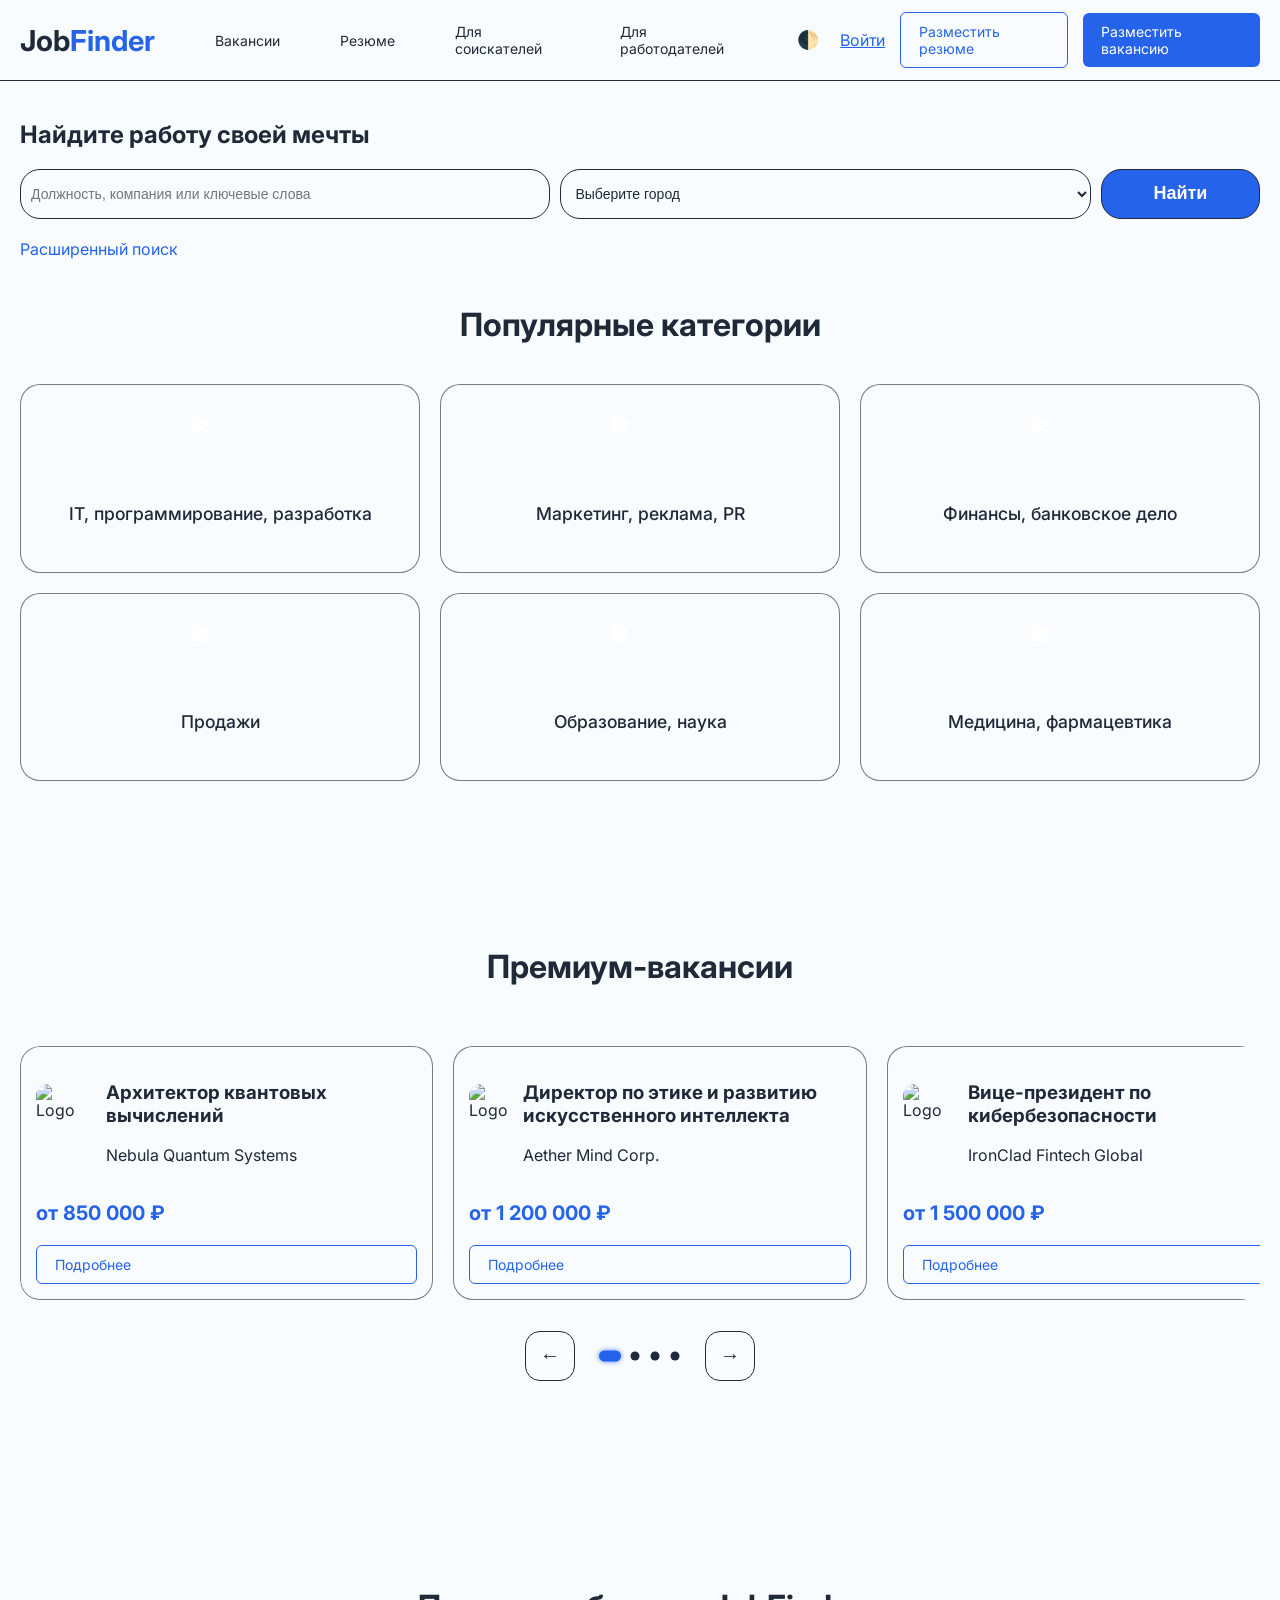
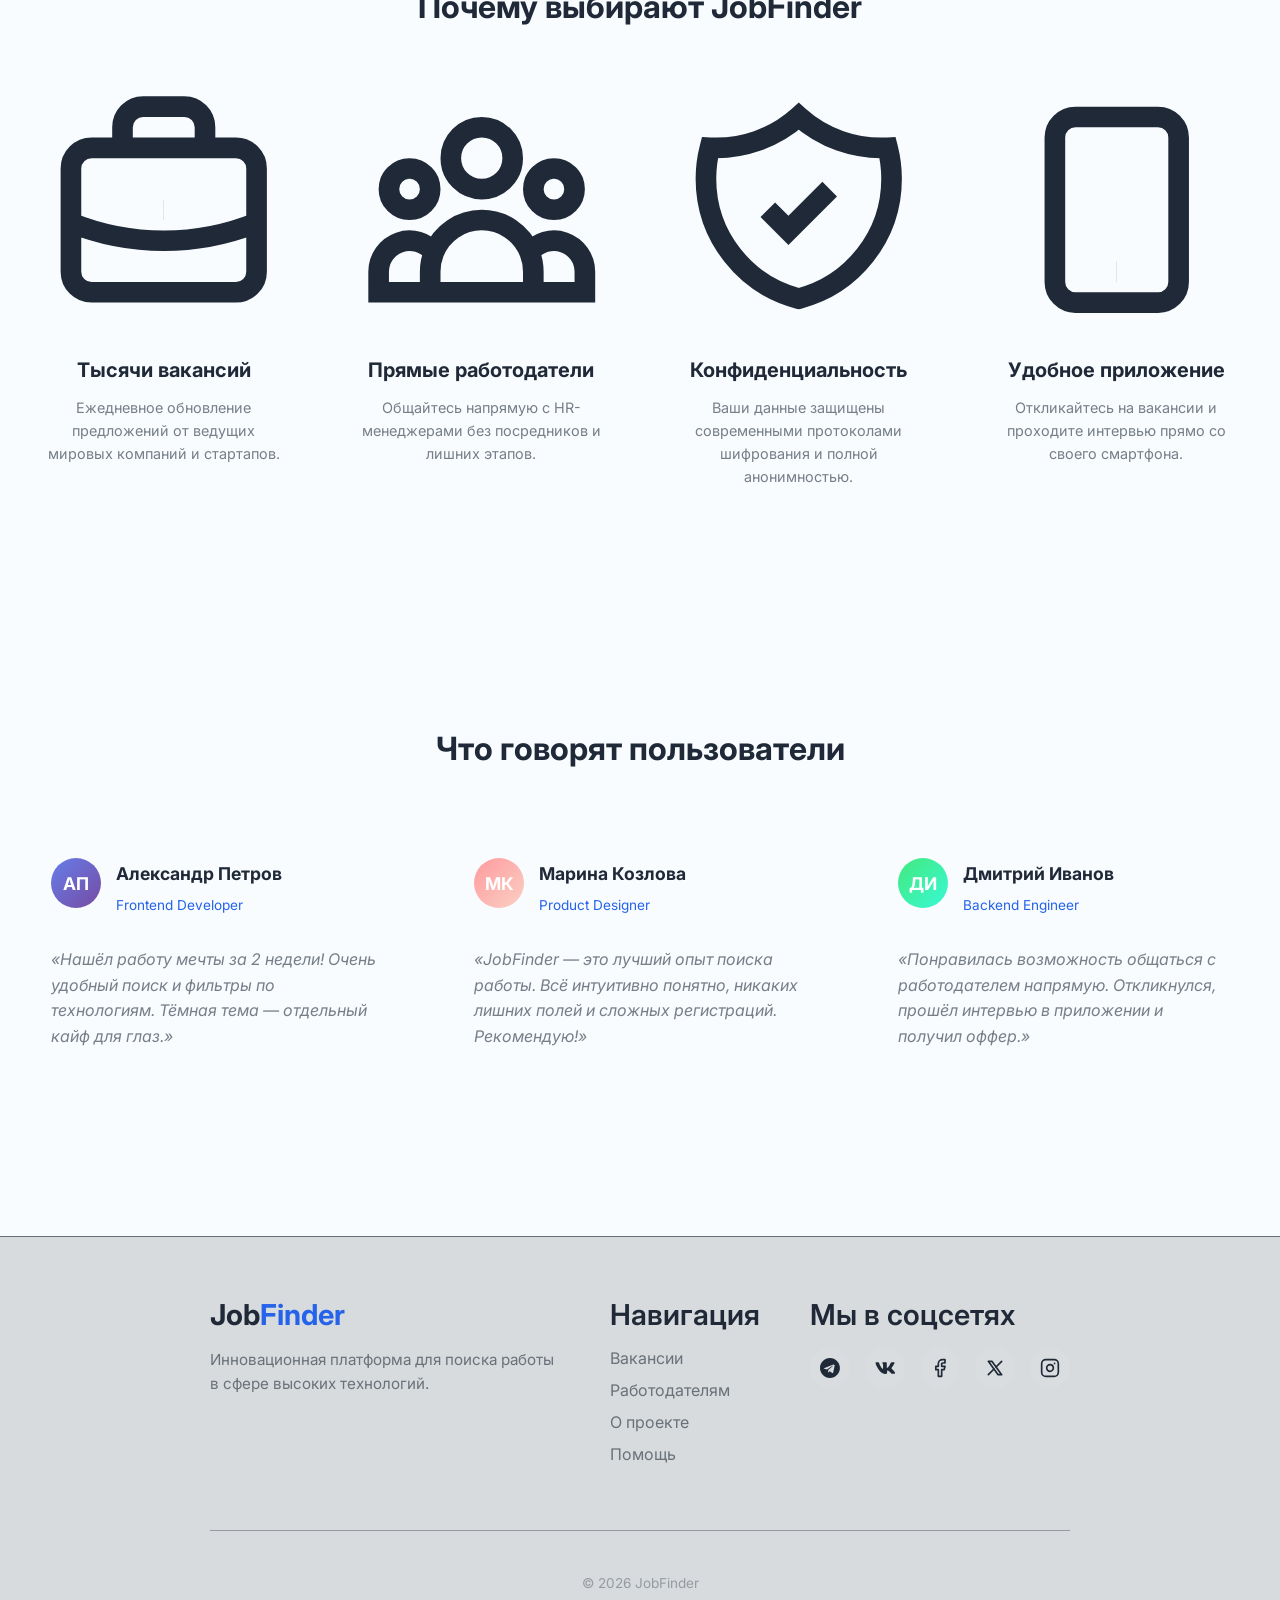
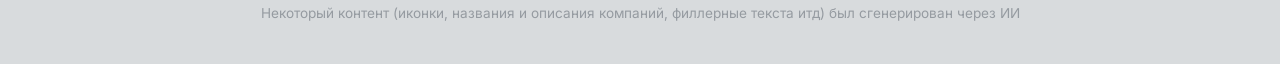
==== index.html @ 30704b44 "index.html , style.css and script.js added" ====
<!DOCTYPE html>
<html lang="ru">
<head>
    <meta charset="UTF-8">
    <meta name="viewport" content="width=device-width, initial-scale=1.0">
    <title>JobFinder — Поиск работы и сотрудников</title>
    <link rel="stylesheet" href="style.css">
    <script>
        (function() {
            const savedTheme = localStorage.getItem('theme');
            if (savedTheme === 'dark') {
                document.documentElement.setAttribute('data-theme', 'dark');
            }
        })();
    </script>

    <link rel="preconnect" href="https://fonts.googleapis.com">
    <link rel="preconnect" href="https://fonts.gstatic.com" crossorigin>
    <link href="https://fonts.googleapis.com/css2?family=Inter:ital,opsz,wght@0,14..32,100..900;1,14..32,100..900&display=swap" rel="stylesheet">
</head>
<body>
    <header class="header">
        <div class="header__container">
            <div class="header__logo">
                <a href="#" class="title">Job<span>Finder</span></a>
            </div>

            <button class="header__burger_menu" id="burger-toggle" aria-label="Открыть меню">
                <span></span>
                <span></span>
                <span></span>
            </button>

            <nav class="header__menu" id="nav-menu">
                <ul class="header__menu-list">
                    <li><a href="#">Вакансии</a></li>
                    <li><a href="#">Резюме</a></li>
                    <li><a href="#">Для соискателей</a></li>
                    <li><a href="#">Для работодателей</a></li>
                </ul>
                
                <div class="header__actions">
                    <button id="theme-toggle" class="header__theme-changer" title="Сменить тему">🌓</button>
                    <a href="login.html" class="btn-link">Войти</a>
                    <a href="#" class="btn btn-outline">Разместить резюме</a>
                    <a href="#" class="btn btn-primary">Разместить вакансию</a>
                </div>
            </nav>
        </div>
    </header>

    <div class="content">
        <section class="hero">
            <div class="container hero__container">
                <h1 class="hero__title">Найдите работу своей мечты</h1>
                <form class="search-form">
                    <div class="search-form__group search-form__group--input">
                        <input type="text" class="search-form__input" placeholder="Должность, компания или ключевые слова">
                    </div>
                    <div class="search-form__group search-form__group--select">
                        <select class="search-form__select">
                            <option value="">Выберите город</option>
                            <option value="msc">Москва</option>
                            <option value="spb">Санкт-Петербург</option>
                            <option value="kzn">Казань</option>
                            <option value="nov">Нижний Новгород</option>
                            <option value="bel">Белебей</option>
                            <option value="ufa">Уфа</option>
                            <option value="kgd">Калининград</option>
                            <option value="other">Другой</option>
                        </select>
                    </div>
                    <div class="search-form__group search-form__group--btn">
                        <button type="submit" class="btn btn-primary search-form__btn">Найти</button>
                    </div>
                </form>
                <a href="#" class="hero__link" id="extended-search__link">Расширенный поиск</a>
                <div class="extended-search__wrapper" id="extended-search">
                    <h2>Расширенный поиск</h2>
                    <div class="extended-search__filters">
                        <div class="filter-group">
                            <label for="experience">Опыт работы:</label>
                            <select id="experience" class="search-form__select">
                                <option value="">Любой</option>
                                <option value="none">Без опыта</option>
                                <option value="1-3">1-3 года</option>
                                <option value="3-5">3-5 лет</option>
                                <option value="5+">5 и более лет</option>
                            </select>
                        </div>

                        <div class="filter-group">
                            <label for="employment">Тип занятости:</label>
                            <select id="employment" class="search-form__select">
                                <option value="">Любой</option>
                                <option value="full-time">Полная занятость</option>
                                <option value="part-time">Частичная занятость</option>
                                <option value="freelance">Фриланс</option>
                                <option value="internship">Стажировка</option>
                            </select>
                        </div>

                        <div class="filter-group">
                            <label for="salary">Уровень зарплаты:</label>
                            <select id="salary" class="search-form__select">
                                <option value="">Любой</option>
                                <option value="0-50">До 50 000 ₽</option>
                                <option value="50-100">50 000 - 100 000 ₽</option>
                                <option value="100-150">100 000 - 150 000 ₽</option>
                                <option value="150+">150 000 ₽ и выше</option>
                            </select>
                        </div>

                        <div class="filter-group">
                            <label for="remote">Удаленная работа:</label>
                            <select id="remote" class="search-form__select">
                                <option value="">Любая</option>
                                <option value="remote-only">Только удаленная</option>
                                <option value="office-only">Только офисная</option>
                            </select>
                        </div>

                        <div class="filter-set-button">
                            <button type="submit" class="btn btn-primary search-form__btn" id="submit_filters">Применить фильтры</button>
                        </div>
                    </div>
                </div>
            </div>
        </section>

        <section class="categories">
            <div class="container categories__container">
                <h2 class="section-title">Популярные категории</h2>
                <div class="categories__grid">
                    <div class="category-card">
                        <div class="category-card__icon"><img src="images/it.svg" alt=""></div>
                        <h3 class="category-card__title">IT, программирование, разработка</h3>
                    </div>
                    <div class="category-card">
                        <div class="category-card__icon"><img src="images/marketing.svg" alt=""></div>
                        <h3 class="category-card__title">Маркетинг, реклама, PR</h3>
                    </div>
                    <div class="category-card">
                        <div class="category-card__icon"><img src="images/finance.svg" alt=""></div>
                        <h3 class="category-card__title">Финансы, банковское дело</h3>
                    </div>
                    <div class="category-card">
                        <div class="category-card__icon"><img src="images/sales.svg" alt=""></div>
                        <h3 class="category-card__title">Продажи</h3>
                    </div>
                    <div class="category-card">
                        <div class="category-card__icon"><img src="images/education.svg" alt=""></div>
                        <h3 class="category-card__title">Образование, наука</h3>
                    </div>
                    <div class="category-card">
                        <div class="category-card__icon"><img src="images/medicine.svg" alt=""></div>
                        <h3 class="category-card__title">Медицина, фармацевтика</h3>
                    </div>
                </div>
            </div>
        </section>

        <section class="premium-vacancies">
            <div class="container">
                <h2 class="section-title">Премиум-вакансии</h2>
            
                <div class="slider">
                    <div class="slider__container">
                        <div class="vacancy-card slider__slide">
                            <div class="vacancy-card__header">
                                <img src="images/premium/pr1.png" alt="Logo" class="vacancy-card__logo">
                                <div class="vacancy-card__meta">
                                    <h3 class="vacancy-card__title">Архитектор квантовых вычислений</h3>
                                    <p class="vacancy-card__company">Nebula Quantum Systems</p>
                                </div>
                            </div>
                            <p class="vacancy-card__salary">от 850 000 ₽</p>
                            <a href="#" class="btn btn-outline vacancy-card__btn">Подробнее</a>
                        </div>

                        <div class="vacancy-card slider__slide">
                            <div class="vacancy-card__header">
                                <img src="images/premium/pr2.png" alt="Logo" class="vacancy-card__logo">
                                <div class="vacancy-card__meta">
                                    <h3 class="vacancy-card__title">Директор по этике и развитию искусственного интеллекта</h3>
                                    <p class="vacancy-card__company">Aether Mind Corp.</p>
                                </div>
                            </div>
                            <p class="vacancy-card__salary">от 1 200 000 ₽</p>
                            <a href="#" class="btn btn-outline vacancy-card__btn">Подробнее</a>
                        </div>
                        
                        <div class="vacancy-card slider__slide">
                            <div class="vacancy-card__header">
                                <img src="images/premium/pr3.png" alt="Logo" class="vacancy-card__logo">
                                <div class="vacancy-card__meta">
                                    <h3 class="vacancy-card__title">Вице-президент по кибербезопасности</h3>
                                    <p class="vacancy-card__company">IronClad Fintech Global</p>
                                </div>
                            </div>
                            <p class="vacancy-card__salary">от 1 500 000 ₽</p>
                            <a href="#" class="btn btn-outline vacancy-card__btn">Подробнее</a>
                        </div>

                        <div class="vacancy-card slider__slide">
                            <div class="vacancy-card__header">
                                <img src="images/premium/pr3.png" alt="Logo" class="vacancy-card__logo">
                                <div class="vacancy-card__meta">
                                    <h3 class="vacancy-card__title">Ведущий специалист по экспертизе блокчейна</h3>
                                    <p class="vacancy-card__company">IronClad Fintech Global</p>
                                </div>
                            </div>
                            <p class="vacancy-card__salary">от 950 000 ₽</p>
                            <a href="#" class="btn btn-outline vacancy-card__btn">Подробнее</a>
                        </div>
                    </div>

                    <div class="slider__nav">
                        <button class="slider__arrow slider__arrow--prev" aria-label="Назад">←</button>
                        <div class="slider__dots">
                            <span class="slider__dot slider__dot--active"></span>
                            <span class="slider__dot"></span>
                            <span class="slider__dot"></span>
                            <span class="slider__dot"></span>
                        </div>
                        <button class="slider__arrow slider__arrow--next" aria-label="Вперед">→</button>
                    </div>
                </div>
            </div>
        </section>

        <section class="features">
            <div class="container">
                <h2 class="section-title">Почему выбирают JobFinder</h2>
                <div class="features__grid">
                    <div class="feature-card">
                        <div class="feature-card__icon">
                            <svg viewBox="0 0 24 24" fill="none" stroke="currentColor" stroke-width="2">
                                <path d="M21 13.255A23.931 23.931 0 0112 15c-3.183 0-6.22-.62-9-1.745M16 6V4a2 2 0 00-2-2h-4a2 2 0 00-2 2v2m4 6h.01M5 20h14a2 2 0 002-2V8a2 2 0 00-2-2H5a2 2 0 00-2 2v10a2 2 0 002 2z" />
                            </svg>
                        </div>
                        <h3 class="feature-card__title">Тысячи вакансий</h3>
                        <p class="feature-card__text">Ежедневное обновление предложений от ведущих мировых компаний и стартапов.</p>
                    </div>

                    <div class="feature-card">
                        <div class="feature-card__icon">
                            <svg viewBox="0 0 24 24" fill="none" stroke="currentColor" stroke-width="2">
                                <path d="M17 20h5v-2a3 3 0 00-5.356-1.857M17 20H7m10 0v-2c0-.656-.126-1.283-.356-1.857M7 20H2v-2a3 3 0 015.356-1.857M7 20v-2c0-.656.126-1.283.356-1.857m0 0a5.002 5.002 0 019.288 0M15 7a3 3 0 11-6 0 3 3 0 016 0zm6 3a2 2 0 11-4 0 2 2 0 014 0zM7 10a2 2 0 11-4 0 2 2 0 014 0z" />
                            </svg>
                        </div>
                        <h3 class="feature-card__title">Прямые работодатели</h3>
                        <p class="feature-card__text">Общайтесь напрямую с HR-менеджерами без посредников и лишних этапов.</p>
                    </div>

                    <div class="feature-card">
                        <div class="feature-card__icon">
                            <svg viewBox="0 0 24 24" fill="none" stroke="currentColor" stroke-width="2">
                                <path d="M9 12l2 2 4-4m5.618-4.016A11.955 11.955 0 0112 2.944a11.955 11.955 0 01-8.618 3.04A12.02 12.02 0 003 9c0 5.591 3.824 10.29 9 11.622 5.176-1.332 9-6.03 9-11.622 0-1.042-.133-2.052-.382-3.016z" />
                            </svg>
                        </div>
                        <h3 class="feature-card__title">Конфиденциальность</h3>
                        <p class="feature-card__text">Ваши данные защищены современными протоколами шифрования и полной анонимностью.</p>
                    </div>

                    <div class="feature-card">
                        <div class="feature-card__icon">
                            <svg viewBox="0 0 24 24" fill="none" stroke="currentColor" stroke-width="2">
                                <path d="M12 18h.01M8 21h8a2 2 0 002-2V5a2 2 0 00-2-2H8a2 2 0 00-2 2v14a2 2 0 002 2z" />
                            </svg>
                        </div>
                        <h3 class="feature-card__title">Удобное приложение</h3>
                        <p class="feature-card__text">Откликайтесь на вакансии и проходите интервью прямо со своего смартфона.</p>
                    </div>
                </div>
            </div>
        </section>

        <section class="reviews">
            <div class="container">
                <h2 class="section-title">Что говорят пользователи</h2>
                <div class="reviews__grid">
                    <div class="review-card">
                        <div class="review-card__user">
                            <div class="review-card__avatar" style="background: linear-gradient(135deg, #667eea, #764ba2);">АП</div>
                            <div class="review-card__info">
                                <h4 class="review-card__name">Александр Петров</h4>
                                <p class="review-card__pos">Frontend Developer</p>
                            </div>
                        </div>
                        <p class="review-card__text">«Нашёл работу мечты за 2 недели! Очень удобный поиск и фильтры по технологиям. Тёмная тема — отдельный кайф для глаз.»</p>
                    </div>

                    <div class="review-card">
                        <div class="review-card__user">
                            <div class="review-card__avatar" style="background: linear-gradient(135deg, #ff9a9e, #fad0c4);">МК</div>
                            <div class="review-card__info">
                                <h4 class="review-card__name">Марина Козлова</h4>
                                <p class="review-card__pos">Product Designer</p>
                            </div>
                        </div>
                        <p class="review-card__text">«JobFinder — это лучший опыт поиска работы. Всё интуитивно понятно, никаких лишних полей и сложных регистраций. Рекомендую!»</p>
                    </div>

                    <div class="review-card">
                        <div class="review-card__user">
                            <div class="review-card__avatar" style="background: linear-gradient(135deg, #43e97b, #38f9d7);">ДИ</div>
                            <div class="review-card__info">
                                <h4 class="review-card__name">Дмитрий Иванов</h4>
                                <p class="review-card__pos">Backend Engineer</p>
                            </div>
                        </div>
                        <p class="review-card__text">«Понравилась возможность общаться с работодателем напрямую. Откликнулся, прошёл интервью в приложении и получил оффер.»</p>
                    </div>
                </div>
            </div>
        </section>
    </div>

    <footer class="footer">
        <div class="container">
            <div class="footer__content">
                <div class="footer__info">
                    <div class="header__logo">
                        <a href="#" class="title">Job<span>Finder</span></a>
                    </div>
                    <p class="footer__description">Инновационная платформа для поиска работы в сфере высоких технологий.</p>
                </div>

                <div class="footer__nav">
                    <h4 class="footer__title">Навигация</h4>
                    <ul class="footer__links">
                        <li><a href="#">Вакансии</a></li>
                        <li><a href="#">Работодателям</a></li>
                        <li><a href="#">О проекте</a></li>
                        <li><a href="#">Помощь</a></li>
                    </ul>
                </div>

                <div class="footer__social">
                    <h4 class="footer__title">Мы в соцсетях</h4>
                    <div class="social-links">
                        <a href="#" class="social-link telegram">
                            <svg viewBox="0 0 24 24" fill="currentColor">
                                <path d="M11.944 0C5.346 0 0 5.346 0 11.944c0 6.598 5.346 11.944 11.944 11.944 6.598 0 11.944-5.346 11.944-11.944C23.888 5.346 18.542 0 11.944 0zm5.806 8.336l-1.95 9.197c-.147.652-.533.813-1.08.504l-2.97-2.188-1.432 1.378c-.158.158-.291.291-.597.291l.213-3.022 5.502-4.969c.239-.213-.052-.332-.37-.12l-6.799 4.282-2.928-.916c-.636-.2-1.272-.213-.648-.6l11.413-4.4c.528-.191 1.056.12 1.056.842v.021z"/>
                            </svg>
                        </a>
                        <a href="#" class="social-link vk">
                            <svg viewBox="0 0 24 24" fill="currentColor">
                                <path d="M23.45 5.948c.166-.546 0-.948-.783-.948h-2.594c-.658 0-.962.347-1.127.73 0 0-1.32 3.207-3.188 5.286-.603.603-.873.796-1.203.796-.165 0-.413-.193-.413-.747v-5.118c0-.658-.192-.948-.74-.948h-4.076c-.412 0-.66.306-.66.596 0 .624.932.768 1.028 2.527v3.818c0 .837-.152.99-.482.99-.873 0-3.001-3.223-4.257-6.91-.25-.72-.501-1.01-1.163-1.01H1.545c-.742 0-.89.347-.89.73 0 .686.878 4.09 4.1 8.598 2.146 3.078 5.17 4.75 7.918 4.75 1.65 0 1.853-.37 1.853-1.01v-2.324c0-.742.157-.89.654-.89.363 0 1.006.182 2.476 1.6 1.683 1.683 1.96 2.448 2.91 2.448h2.593c.742 0 1.112-.37.898-1.1-.235-.727-1.07-1.782-2.181-3.045-.603-.714-1.507-1.485-1.783-1.876-.384-.504-.274-.72 0-1.163 0 0 3.142-4.42 3.467-5.917z"/>
                            </svg>
                        </a>
                        <a href="#" class="social-link facebook">
                            <svg viewBox="0 0 24 24" fill="none" stroke="currentColor" stroke-width="2" stroke-linecap="round" stroke-linejoin="round">
                                <path d="M18 2h-3a5 5 0 0 0-5 5v3H7v4h3v8h4v-8h3l1-4h-4V7a1 1 0 0 1 1-1h3z"></path>
                            </svg>
                        </a>
                        <a href="#" class="social-link twitter">
                            <svg viewBox="0 0 24 24" fill="none" stroke="currentColor" stroke-width="2" stroke-linecap="round" stroke-linejoin="round">
                                <path d="M4 4l11.733 16h4.267l-11.733 -16z"></path>
                                <path d="M4 20l6.768 -6.768m2.46 -2.46l6.772 -6.772"></path>
                            </svg>
                        </a>
                        <a href="#" class="social-link instagram">
                            <svg viewBox="0 0 24 24" fill="none" stroke="currentColor" stroke-width="2" stroke-linecap="round" stroke-linejoin="round">
                                <rect x="2" y="2" width="20" height="20" rx="5" ry="5"></rect>
                                <path d="M16 11.37A4 4 0 1 1 12.63 8 4 4 0 0 1 16 11.37z"></path>
                                <line x1="17.5" y1="6.5" x2="17.51" y2="6.5"></line>
                            </svg>
                        </a>
                    </div>
                </div>
            </div>

            <div class="footer__bottom">
                <p>© 2026 JobFinder</p>
                <p class="footer__disclaimer">Некоторый контент (иконки, названия и описания компаний, филлерные текста итд) был сгенерирован через ИИ</p>
            </div>
        </div>
    </footer>

    <script src="script.js"></script>
</body>
</html>
---- style.css ----
:root {
    --primary-color: #2563eb;
    --text-color: #1f2937;
    --bg-color: #f9fcff;
    --semitr-text-color: #1f293799;
    --semitr-bg-color: #f9fcff99;
    --semitr-primary-color: #2563ebcc;
}

[data-theme='dark'] {
    --bg-color: #111827;
    --text-color: #f9fafb;
    --primary-color: #3b82f6;
    --semitr-text-color: #f9fafb99;
    --semitr-bg-color: #11182799;
    --semitr-primary-color: #3b82f6cc;
}

* {
    transition: 0.3s;
}

a, p {
    transition: 0.01s;
}

a {
    color: var(--primary-color);
}

body {
    margin: 0;
    font-family: 'Inter', sans-serif;
    background-color: var(--bg-color);
    color: var(--text-color);
    padding-top: 80px;
}

header {
    position: fixed;
    top: 0;
    left: 0;
    width: 100%;
    background: var(--semitr-bg-color);
    backdrop-filter: blur(10px);
    z-index: 100;
    box-shadow: 0 4px 4px var(--semitr-bg-color);
}

header:hover {
    background: var(--bg-color);
}

button.header__theme-changer {
    background: none;
    border: none;
    cursor: pointer;
    font-size: 18px;
}

.header__container {
    max-width: 1300px;
    margin: 0 auto;
    padding: 0 20px;
    display: flex;
    align-items: center;
    justify-content: space-between;
    height: 80px;
}



.header__menu {
    display: flex;
    align-items: center;
    gap: 30px;
    flex-grow: 1;
    justify-content: space-between;
    margin-left: 40px;
}

.header__menu-list {
    display: flex;
    list-style: none;
    gap: 20px;
    padding: 0;
}

.header__menu-list a {
    text-decoration: none;
    color: inherit;
    font-size: 14px;
}



.header__actions {
    display: flex;
    align-items: center;
    gap: 15px;
}

.btn {
    padding: 10px 18px;
    border-radius: 6px;
    text-decoration: none;
    font-size: 14px;
    transition: 0.3s;
}

.btn-primary { background: var(--primary-color); color: white; }
.btn-outline { border: 1px solid var(--primary-color); color: var(--primary-color); }



.header__burger_menu {
    display: none;
    flex-direction: column;
    gap: 5px;
    background: none;
    border: none;
    cursor: pointer;
}

.header__burger_menu span {
    width: 25px;
    height: 3px;
    background: var(--text-color);
}

.header__menu-list {
    display: flex;
    align-items: stretch;
    height: 100%;
}

.header__menu-list li {
    display: flex;
}

.header__menu-list li a {
    position: relative;
    display: flex;
    align-items: center;
    padding: 20px;
    text-decoration: none;
    color: var(--text-color);
    z-index: 1;
    transition: color 0.3s ease;
}

.header__menu-list li a::before {
    content: '';
    position: absolute;
    left: 50%;
    width: 0; 
    height: 100%;
    background: var(--primary-color);
    opacity: 0;
    transform: translateX(-50%);
    transition: width 0.4s cubic-bezier(0.4, 0, 0.2, 1), opacity 0.3s ease;
    z-index: -1;
    filter: blur(100px);
}

.header__menu-list li a:hover::before {
    width: 100%;
    opacity: 0.15;
    height: 80px;
    filter: blur(0);
}

.header__menu-list li a:hover {
    color: var(--primary-color);
}

body.light-theme .header__menu-list li a:hover::before {
    opacity: 0.1;
}




@media (max-width: 1024px) {
    .header__burger_menu { 
        display: flex; 
        order: 3; 
        z-index: 101;
    }

    .header__menu-list li a::before {
        display: none;
    }
    
    .header__menu {
        display: flex; 
        position: fixed;
        top: 0;
        right: -100%;
        width: calc(100dvw - 80px);
        height: calc(100vh - 140px);
        background: var(--bg-color);
        flex-direction: column;
        padding: 100px 40px 40px;
        box-shadow: -5px 0 15px rgba(0,0,0,0.1);
        
        transition: 0.4s cubic-bezier(0.4, 0, 0.2, 1); 
        z-index: 100;
        opacity: 0;
        
        filter: blur(10px);
    }

    .header__menu.active {
        right: 0;
        opacity: 1;
        filter: blur(0);
    }
    
    .header__menu-list { 
        flex-direction: column; 
        width: 100%; 
        gap: 25px;
    }
    
    .header__menu-list a {
        font-size: 18px;
    }

    .header__actions { 
        flex-direction: column; 
        width: 100%;
        margin-top: 30px;
    }
}

.header__burger_menu span {
    transition: 0.3s;
}

.header__burger_menu.open span:nth-child(1) {
    transform: translateY(8px) rotate(45deg);
}

.header__burger_menu.open span:nth-child(2) {
    opacity: 0;
}

.header__burger_menu.open span:nth-child(3) {
    transform: translateY(-8px) rotate(-45deg);
}



header {
    border-bottom: 0.3px solid var(--text-color);
}


a.title {
    font-size: 1.8rem;
    font-weight: bold;
    color: var(--text-color);
    text-decoration: none;
    transition: 0.3s color;
}

a.title span {
    color: var(--primary-color);
}

.content {
    margin: 40px auto;
    max-width: 1300px;
    padding: 0 20px;
}

@media (max-width: 1024px) {
    .content {
        padding: 0 40px;
    }
}

form.search-form {
    display: flex;
    flex-direction: row;
    align-items: stretch;
    justify-content: stretch;
    width: 100%;
    gap: 10px;
    min-height: 50px; 
}


div.search-form__group {
    display: flex;
}

.search-form__input,
.search-form__select,
.search-form__btn {
    width: 100%;
    height: 100%;
    box-sizing: border-box;
    padding: 10px;
    border: 1px solid var(--text-color);
    border-radius: 20px;
    cursor: pointer;
}

.search-form__input:focus,
.search-form__select:focus,
.search-form__btn:focus {
    outline: none;
    border-color: var(--primary-color);
    border-width: 1px;
    outline: 1px solid var(--primary-color);
}

.search-form__input,
.search-form__select {
    background: transparent;
    color: var(--text-color);
    font-size: 14px;
}

.search-form__btn {
    font-size: 18px;
    font-weight: bold;
}

.search-form__group--input, .search-form__group--select {
    flex: 1;
}

.search-form__group--select select {
    padding-right: 70px;
}

.search-form__group--btn {
    flex: 0.3;
    width: auto;
}

a.hero__link {
    display: inline-block;
    margin-top: 20px;
    color: var(--primary-color);
    text-decoration: none;
    font-size: 16px;
}

@media (max-width: 1024px) {
    form.search-form {
        flex-direction: column;
        gap: 15px;
    }

    .search-form__input,
    .search-form__select,
    .search-form__btn {
        border-radius: 10px;
    }
}

.extended-search__wrapper {
    margin-top: 30px;
    z-index: 3;
    padding: 10px 20px 20px 20px;
    border: 1px solid var(--text-color);
    max-width: 1300px;
    background: var(--semitr-bg-color);
    margin-right: 30px;
    border-radius: 20px;
    backdrop-filter: blur(5px);
    filter: blur(5px);
    position: absolute;
    transform: translateY(20px);
    opacity: 0;
    transition: 0.5s;
    pointer-events: none;
}

.extended-search__wrapper.active {
    display: block;
    filter: blur(0);
    opacity: 1;
    transform: translateY(0px);
    margin-top: 15px;
    pointer-events: auto;
}

.extended-search__wrapper:hover {
    background: var(--bg-color);
}

.extended-search__filters {
    display: flex;
    flex-wrap: wrap;
    gap: 20px;
    transition: 0.3s;
}

#extended-search__link {
    opacity: 1;
    filter: blur(0);
    transition: 0.5s;
    position: absolute;
}

#extended-search__link.active {
    opacity: 0;
    filter: blur(5px);
    pointer-events: none;
    margin: 0;
}

.filter-set-button {
    display: flex;
    align-items: center;
    justify-content: center;
    width: 100%;
    transition: 0.3s;
}

.filter-set-button button {
    background: var(--semitr-primary-color);
}

.filter-set-button button:hover {
    background: var(--primary-color);
}

.extended-search__filters .filter-group {
    display: flex;
    flex-direction: column;
    gap: 5px;
    flex: 1;
    transition: 0.3s;
}

@media (max-width: 1024px) {
    .extended-search__filters {
        flex-direction: row;
        flex-wrap: wrap;
    }

    .extended-search__wrapper {
        border-radius: 15px;
        margin-right: 40px;
    }

    .extended-search__filters .filter-group {
        width: 100%;
        border-radius: 20px;
        flex: 0.5;
    }
    
    .extended-search__filters {
        display: flex;
        flex-wrap: wrap;
        gap: 15px;
    }

    .extended-search__filters .filter-group {
        flex: 0 0 calc(50% - 8px); 
        min-width: 140px;
    }

    .filter-set-button {
        flex: 0 0 100%;
        margin-top: 10px;
    }

}


.categories {
    padding: 60px 0;
}

.section-title {
    font-size: 2rem;
    margin-bottom: 40px;
    text-align: center;
}

.categories__grid {
    display: grid;
    gap: 20px;
    grid-template-columns: repeat(3, 1fr);
}

.category-card {
    background: rgba(255, 255, 255, 0.05);
    border: 1px solid var(--semitr-text-color);
    border-radius: 20px;
    padding: 30px;
    text-align: center;
    transition: all 0.3s ease;
    cursor: pointer;
}

.category-card:hover {
    background: rgba(37, 99, 235, 0.1);
    border-color: var(--primary-color);
    transform: translateY(-5px);
}

.category-card__icon {
    font-size: 40px;
    margin-bottom: 15px;
}

.category-card__icon img {
    width: 60px;
    height: 60px;
}

.category-card__icon img {
    filter: brightness(0) invert(1);
}

[data-theme='light'] .category-card__icon img {
    filter: none;
}

.category-card__title {
    font-size: 1.1rem;
    font-weight: 500;
}

@media (max-width: 767px) {
    .categories__grid {
        grid-template-columns: repeat(2, 1fr);
        gap: 12px;
        padding: 0 5px;
    }

    .category-card {
        padding: 20px 10px;
        height: 160px; 
        display: flex;
        flex-direction: column;
        justify-content: space-between;
        align-items: center;
        background: var(--bg-card-mobile, rgba(255, 255, 255, 0.05));
    }

    .category-card__icon {
        font-size: 36px;
        flex-grow: 1;
        display: flex;
        align-items: center;
    }

    .category-card__title {
        font-size: 12px;
        line-height: 1.3;
        margin: 0;
        display: -webkit-box;
        -webkit-line-clamp: 2;
        -webkit-box-orient: vertical;
        overflow: hidden;
    }
}



.premium-vacancies {
    padding: 80px 0;
}

.slider__container {
    display: flex;
    gap: 30px;
    overflow: hidden;
}

.vacancy-card {
    background: rgba(255, 255, 255, 0.03);
    border: 1px solid var(--semitr-text-color);
    border-radius: 20px;
    padding: 25px;
    flex: 0 0 100%;
    transition: 0.3s;
}

.vacancy-card__header {
    display: flex;
    flex-direction: row;
    align-items: center;
    text-align: left;
    gap: 20px;
}


@media (min-width: 768px) {
    .vacancy-card {
        flex: 0 0 calc(50% - 15px);
    }
    .vacancy-card__header {
        display: flex;
        gap: 15px;
    }
    .vacancy-card__btn {
        width: auto;
    }
}

@media (min-width: 1024px) {
    .vacancy-card {
        flex: 0 0 calc(33.333% - 20px);
    }
    .slider__nav {
        display: flex;
        justify-content: center;
        align-items: center;
        gap: 20px;
        margin-top: 40px;
    }
}



.slider {
    overflow: hidden;
    width: 100%;
    position: relative;
}

.slider__container {
    display: flex;
    gap: 0; 
    will-change: transform;
}

.vacancy-card {
    flex: 0 0 100%; 
    padding: 0 15px; 
    box-sizing: border-box;
    display: flex;
    flex-direction: column;
}

@media (min-width: 768px) {
    .vacancy-card {
        flex: 0 0 50%;
    }
}

@media (min-width: 1024px) {
    .vacancy-card {
        flex: 0 0 33.333%;
    }
}

.vacancy-card__logo {
    width: 60px;
    height: 60px;
    border-radius: 12px;
    margin-bottom: 15px;
}

.vacancy-card__salary {
    font-size: 1.25rem;
    font-weight: bold;
    color: var(--primary-color);
    margin: 20px 0;
}

.slider__dots {
    display: flex;
    justify-content: center;
    align-items: center;
}

.slider__dot {
    display: inline-block;
    width: 10px;
    height: 10px;
    background: var(--text-color);
    border-radius: 50%;
    margin: 0 5px;
    cursor: pointer;
    transition: all 0.3s ease;
    transform: scale(0.9);
    box-shadow: 0 0 5px transparent;
}

.slider__dot--active {
    background: var(--primary-color);
    width: 20px;
    border-radius: 10px;
    transform: scale(1.1);
    box-shadow: 0 0 5px var(--semitr-primary-color);
}

.slider {
    width: 100%;
    overflow: hidden;
    position: relative;
    padding: 20px 0;
}

.slider__container {
    display: flex;
    transition: transform 0.5s ease-in-out;
    will-change: transform;
    gap: 20px;
    border-radius: 20px;
}

.vacancy-card {
    flex: 0 0 100%; 
    padding: 15px;
    box-sizing: border-box;
}

@media (min-width: 768px) {
    .vacancy-card {
        flex: 0 0 50%;
    }
}

@media (min-width: 1024px) {
    .vacancy-card {
        flex: 0 0 33.333%;
    }
}

.slider__arrow--prev, .slider__arrow--next {
    background: var(--bg-color); 
    border: none;
    border-radius: 15px;
    border: 1px solid var(--text-color);
    width: 50px;
    height: 50px;
    display: flex;
    justify-content: center;
    align-items: center;
    z-index: 10;
    color: var(--text-color);
    font-size: 20px;
    cursor: pointer;
    
}



.slider__nav {
    display: flex;
    justify-content: center;
    align-items: center;
    gap: 20px;
    margin-top: 30px;
    width: 100%;
}



.features {
    padding: 80px 0;
}

.features__grid {
    display: grid;
    grid-template-columns: repeat(4, 1fr);
    gap: 30px;
}

.feature-card {
    text-align: center;
    padding: 20px;
}

.feature-card__img {
    margin-bottom: 20px;
    height: 120px;
    display: flex;
    justify-content: center;
    align-items: center;
}

.feature-card__img img {
    max-width: 100px;
    transition: transform 0.3s ease;
}

.feature-card:hover .feature-card__img img {
    transform: scale(1.1);
}

.feature-card__title {
    font-size: 1.25rem;
    margin-bottom: 12px;
    color: var(--white);
}

.feature-card__text {
    font-size: 0.9rem;
    color: var(--semitr-text-color);
    line-height: 1.6;
}


@media (max-width: 1199px) {
    .features__grid {
        grid-template-columns: repeat(2, 1fr);
    }
}

@media (max-width: 767px) {
    .features__grid {
        grid-template-columns: 1fr;
        gap: 40px;
    }
    
    .feature-card__img {
        height: 80px;
    }
}



.reviews {
    padding: 100px 0;
}

.reviews__grid {
    display: grid;
    grid-template-columns: repeat(3, 1fr);
    gap: 30px;
}

.review-card {
    background: rgba(255, 255, 255, 0.02);
    border: 1px solid rgba(255, 255, 255, 0.08);
    border-radius: 20px;
    padding: 30px;
    transition: transform 0.3s ease;
}

.review-card:hover {
    transform: translateY(-5px);
    background: rgba(255, 255, 255, 0.04);
}

.review-card__user {
    display: flex;
    align-items: center;
    gap: 15px;
    margin-bottom: 20px;
}

.review-card__avatar {
    width: 50px;
    height: 50px;
    border-radius: 50%;
    display: flex;
    justify-content: center;
    align-items: center;
    font-weight: bold;
    color: white;
    font-size: 1.1rem;
}

.review-card__name {
    font-size: 1.1rem;
    margin-bottom: 2px;
}

.review-card__pos {
    font-size: 0.85rem;
    color: var(--primary-color);
}

.review-card__text {
    font-style: italic;
    line-height: 1.6;
    color: var(--semitr-text-color);
}

@media (max-width: 991px) {
    .reviews__grid {
        grid-template-columns: repeat(2, 1fr);
    }
}

@media (max-width: 650px) {
    .reviews__grid {
        grid-template-columns: 1fr;
    }
} 



.footer {
    background: #03030322;
    padding: 60px 0 30px 0;
    border-top: 1px solid var(--semitr-text-color);
    display: flex;
    justify-content: center;
    align-items: start;
}

.footer .content {
    display: flex;
    flex-direction: column;
    align-items: start;
    gap: 40px;
}

.footer__content {
    display: flex;
    flex-wrap: wrap;
    gap: 50px;
    margin-bottom: 50px;
    max-width: 1300px;
    justify-content: space-between;
}

.footer__info {
    flex: 1;
    min-width: 250px;
}

.footer__description {
    color: var(--semitr-text-color);
    font-size: 0.95rem;
    line-height: 1.6;
    max-width: 350px;
}

.footer__title {
    font-weight: 600;
    color: var(--white);
    margin: 0;
    font-size: 1.8rem;
}

.footer__links {
    list-style: none;
    padding: 0;
}

.footer__links li {
    margin-bottom: 12px;
    left: 0;
}

.footer__links a {
    color: var(--semitr-text-color);
    text-decoration: none;
    transition: color 0.3s;
    left: 0;
    position: relative;
    display: inline-block;
}

.footer__links a::after {
    content: '';
    position: absolute;
    left: 0;
    bottom: -2px;
    width: 0;
    height: 2px;
    background: var(--semitr-text-color);
    transition: 0.3s ease;
}

.footer__links a:hover::after {
    background: var(--primary-color);
    width: 100%;
}

.footer__links a:hover {
    color: var(--primary-color);
}

.social-links {
    display: flex;
    margin-top: 16px;
    gap: 15px;
}

.social-link {
    width: 40px;
    height: 40px;
    background: rgba(255, 255, 255, 0.05);
    border-radius: 50%;
    display: flex;
    justify-content: center;
    align-items: center;
    color: var(--white);
    transition: all 0.3s ease;
}

.social-link svg {
    width: 20px;
    height: 20px;
}

.social-link:hover {
    transform: translateY(-3px);
}

.social-link.telegram:hover {
    background: #0088cc;
}

.social-link.vk:hover {
    background: #0077FF;
}

.social-link.facebook:hover {
    background: #1877F2;
}

.social-link.twitter:hover {
    background: #000;
}

.social-link.instagram:hover {
    background: #E4405F;
}
        

.footer__bottom {
    text-align: center;
    padding-top: 30px;
    border-top: 1px solid var(--semitr-text-color)  ;
    color: var(--semitr-text-color);
    font-size: 0.85rem;
    opacity: 0.6;
}

@media (max-width: 1024px) {
    .footer__content {
        grid-template-columns: 1fr 1fr;
        padding: 0 20px;
    }
    .footer__info {
        grid-column: span 2;
        margin-bottom: 20px;
    }
}

@media (max-width: 768px) {
    .footer__content {
        grid-template-columns: 1fr;
        gap: 40px;
    }
    .footer__info {
        grid-column: span 1;
    }
}
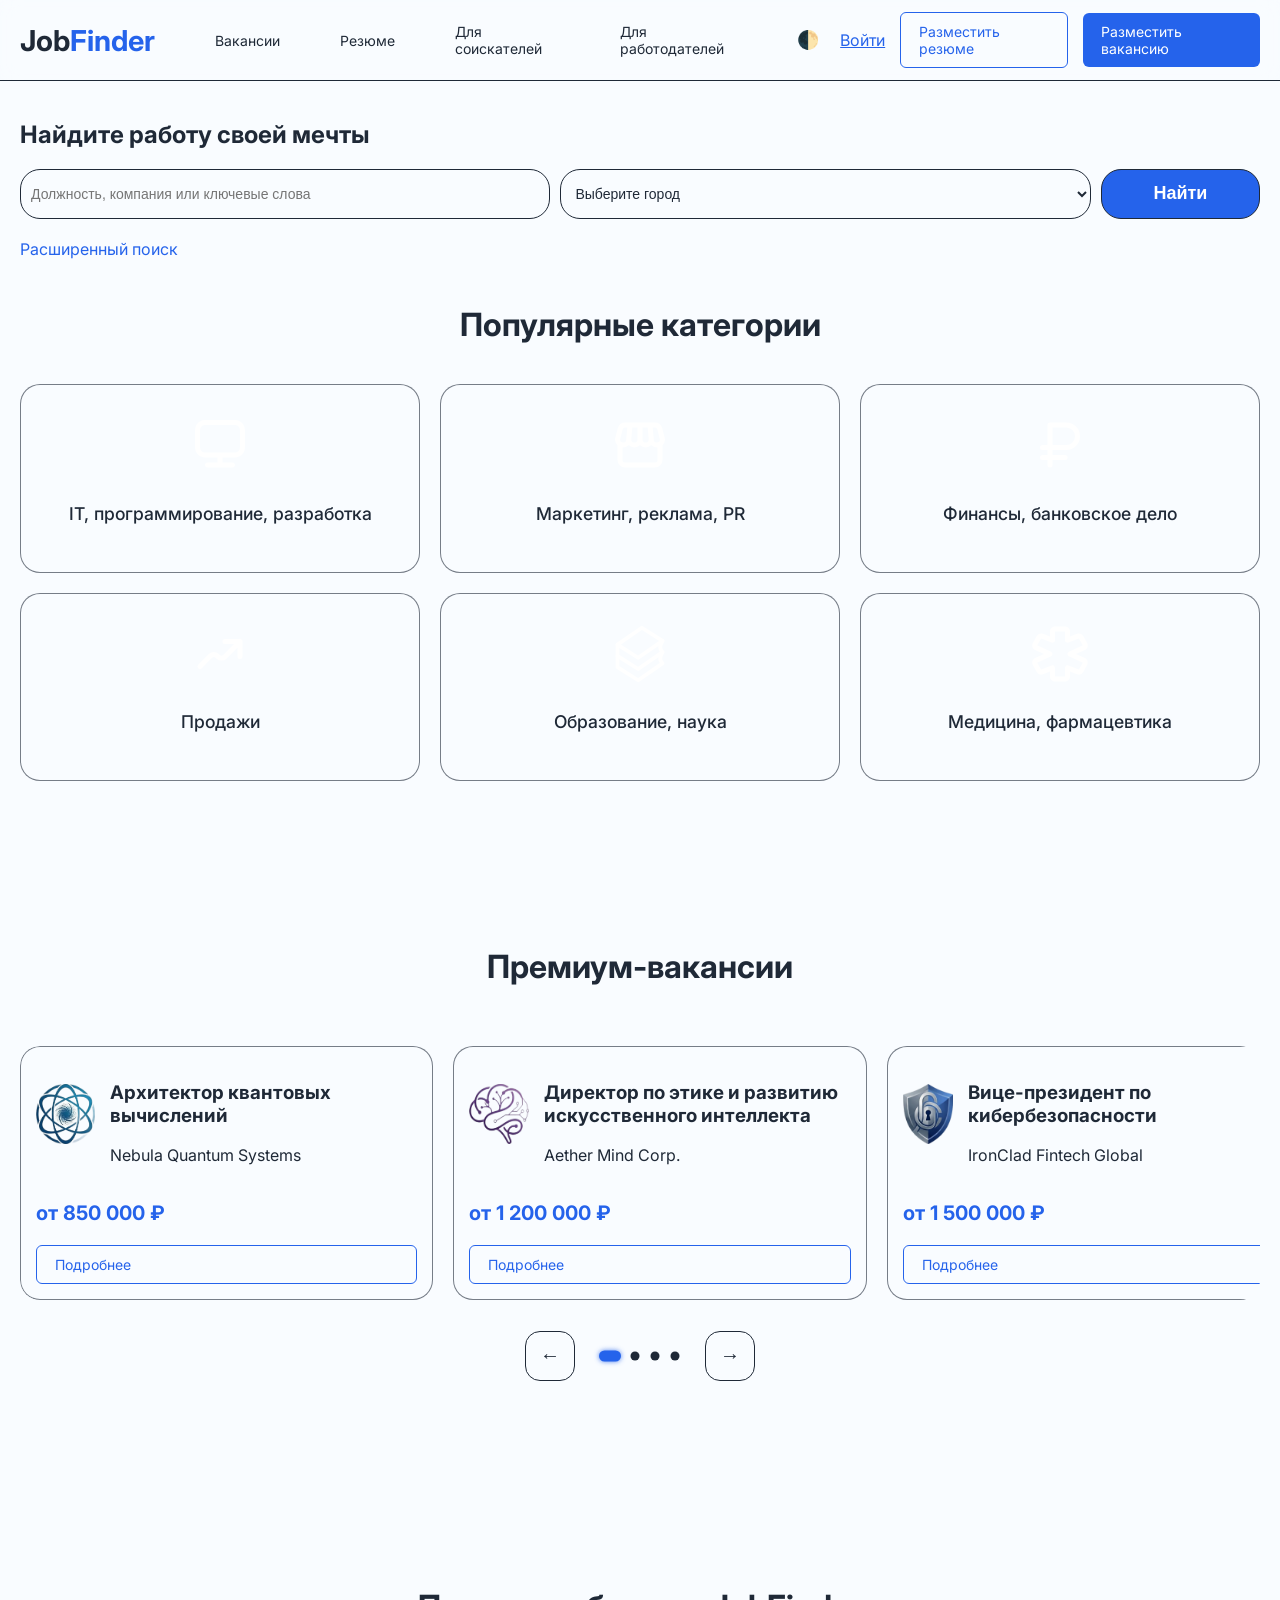
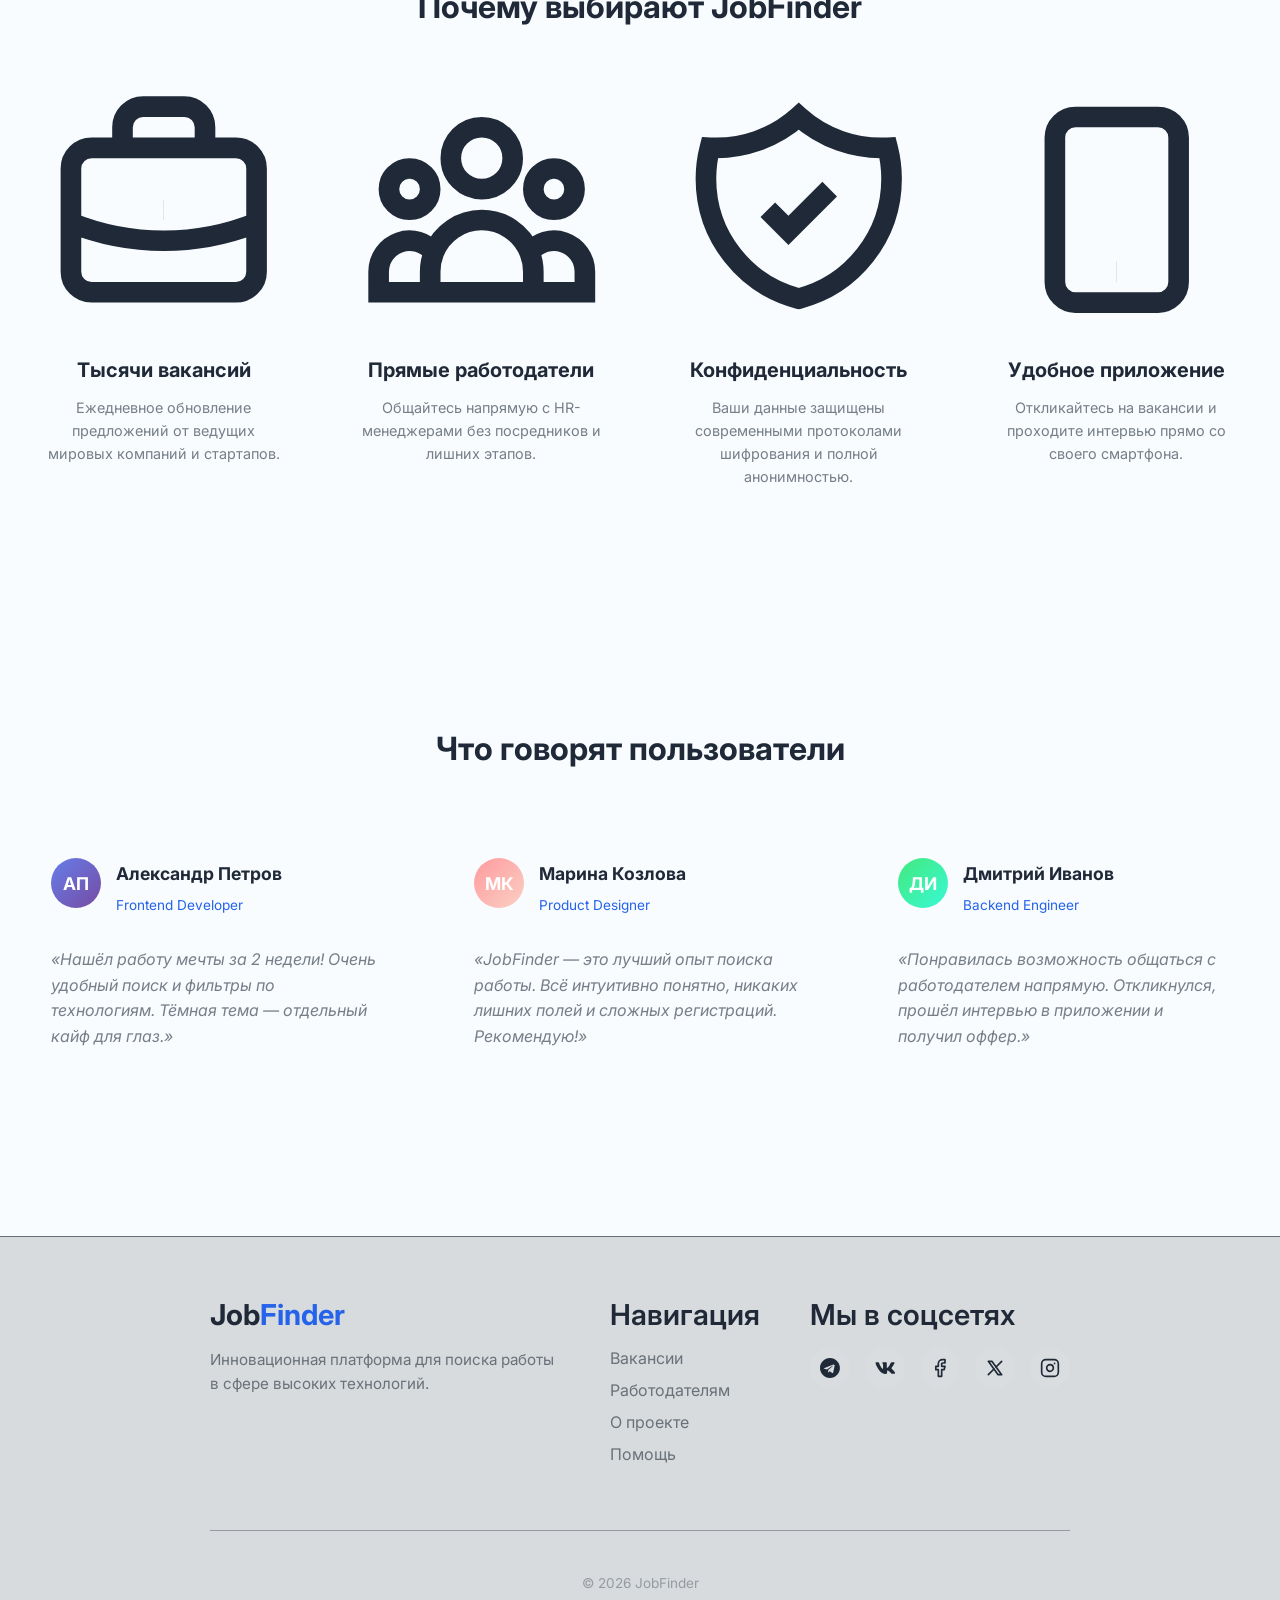
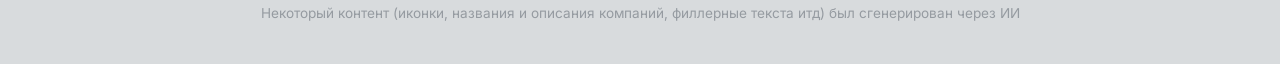
==== commit 8f9e2a39: "Remove 'images/' prefix from image sources" ====
--- a/index.html
+++ b/index.html
@@ -133,27 +133,27 @@
                 <h2 class="section-title">Популярные категории</h2>
                 <div class="categories__grid">
                     <div class="category-card">
-                        <div class="category-card__icon"><img src="images/it.svg" alt=""></div>
+                        <div class="category-card__icon"><img src="it.svg" alt=""></div>
                         <h3 class="category-card__title">IT, программирование, разработка</h3>
                     </div>
                     <div class="category-card">
-                        <div class="category-card__icon"><img src="images/marketing.svg" alt=""></div>
+                        <div class="category-card__icon"><img src="marketing.svg" alt=""></div>
                         <h3 class="category-card__title">Маркетинг, реклама, PR</h3>
                     </div>
                     <div class="category-card">
-                        <div class="category-card__icon"><img src="images/finance.svg" alt=""></div>
+                        <div class="category-card__icon"><img src="finance.svg" alt=""></div>
                         <h3 class="category-card__title">Финансы, банковское дело</h3>
                     </div>
                     <div class="category-card">
-                        <div class="category-card__icon"><img src="images/sales.svg" alt=""></div>
+                        <div class="category-card__icon"><img src="sales.svg" alt=""></div>
                         <h3 class="category-card__title">Продажи</h3>
                     </div>
                     <div class="category-card">
-                        <div class="category-card__icon"><img src="images/education.svg" alt=""></div>
+                        <div class="category-card__icon"><img src="education.svg" alt=""></div>
                         <h3 class="category-card__title">Образование, наука</h3>
                     </div>
                     <div class="category-card">
-                        <div class="category-card__icon"><img src="images/medicine.svg" alt=""></div>
+                        <div class="category-card__icon"><img src="medicine.svg" alt=""></div>
                         <h3 class="category-card__title">Медицина, фармацевтика</h3>
                     </div>
                 </div>
@@ -168,7 +168,7 @@
                     <div class="slider__container">
                         <div class="vacancy-card slider__slide">
                             <div class="vacancy-card__header">
-                                <img src="images/premium/pr1.png" alt="Logo" class="vacancy-card__logo">
+                                <img src="pr1.png" alt="Logo" class="vacancy-card__logo">
                                 <div class="vacancy-card__meta">
                                     <h3 class="vacancy-card__title">Архитектор квантовых вычислений</h3>
                                     <p class="vacancy-card__company">Nebula Quantum Systems</p>
@@ -180,7 +180,7 @@
 
                         <div class="vacancy-card slider__slide">
                             <div class="vacancy-card__header">
-                                <img src="images/premium/pr2.png" alt="Logo" class="vacancy-card__logo">
+                                <img src="pr2.png" alt="Logo" class="vacancy-card__logo">
                                 <div class="vacancy-card__meta">
                                     <h3 class="vacancy-card__title">Директор по этике и развитию искусственного интеллекта</h3>
                                     <p class="vacancy-card__company">Aether Mind Corp.</p>
@@ -192,7 +192,7 @@
                         
                         <div class="vacancy-card slider__slide">
                             <div class="vacancy-card__header">
-                                <img src="images/premium/pr3.png" alt="Logo" class="vacancy-card__logo">
+                                <img src="pr3.png" alt="Logo" class="vacancy-card__logo">
                                 <div class="vacancy-card__meta">
                                     <h3 class="vacancy-card__title">Вице-президент по кибербезопасности</h3>
                                     <p class="vacancy-card__company">IronClad Fintech Global</p>
@@ -204,7 +204,7 @@
 
                         <div class="vacancy-card slider__slide">
                             <div class="vacancy-card__header">
-                                <img src="images/premium/pr3.png" alt="Logo" class="vacancy-card__logo">
+                                <img src="pr3.png" alt="Logo" class="vacancy-card__logo">
                                 <div class="vacancy-card__meta">
                                     <h3 class="vacancy-card__title">Ведущий специалист по экспертизе блокчейна</h3>
                                     <p class="vacancy-card__company">IronClad Fintech Global</p>
@@ -381,4 +381,4 @@
 
     <script src="script.js"></script>
 </body>
-</html>+</html>
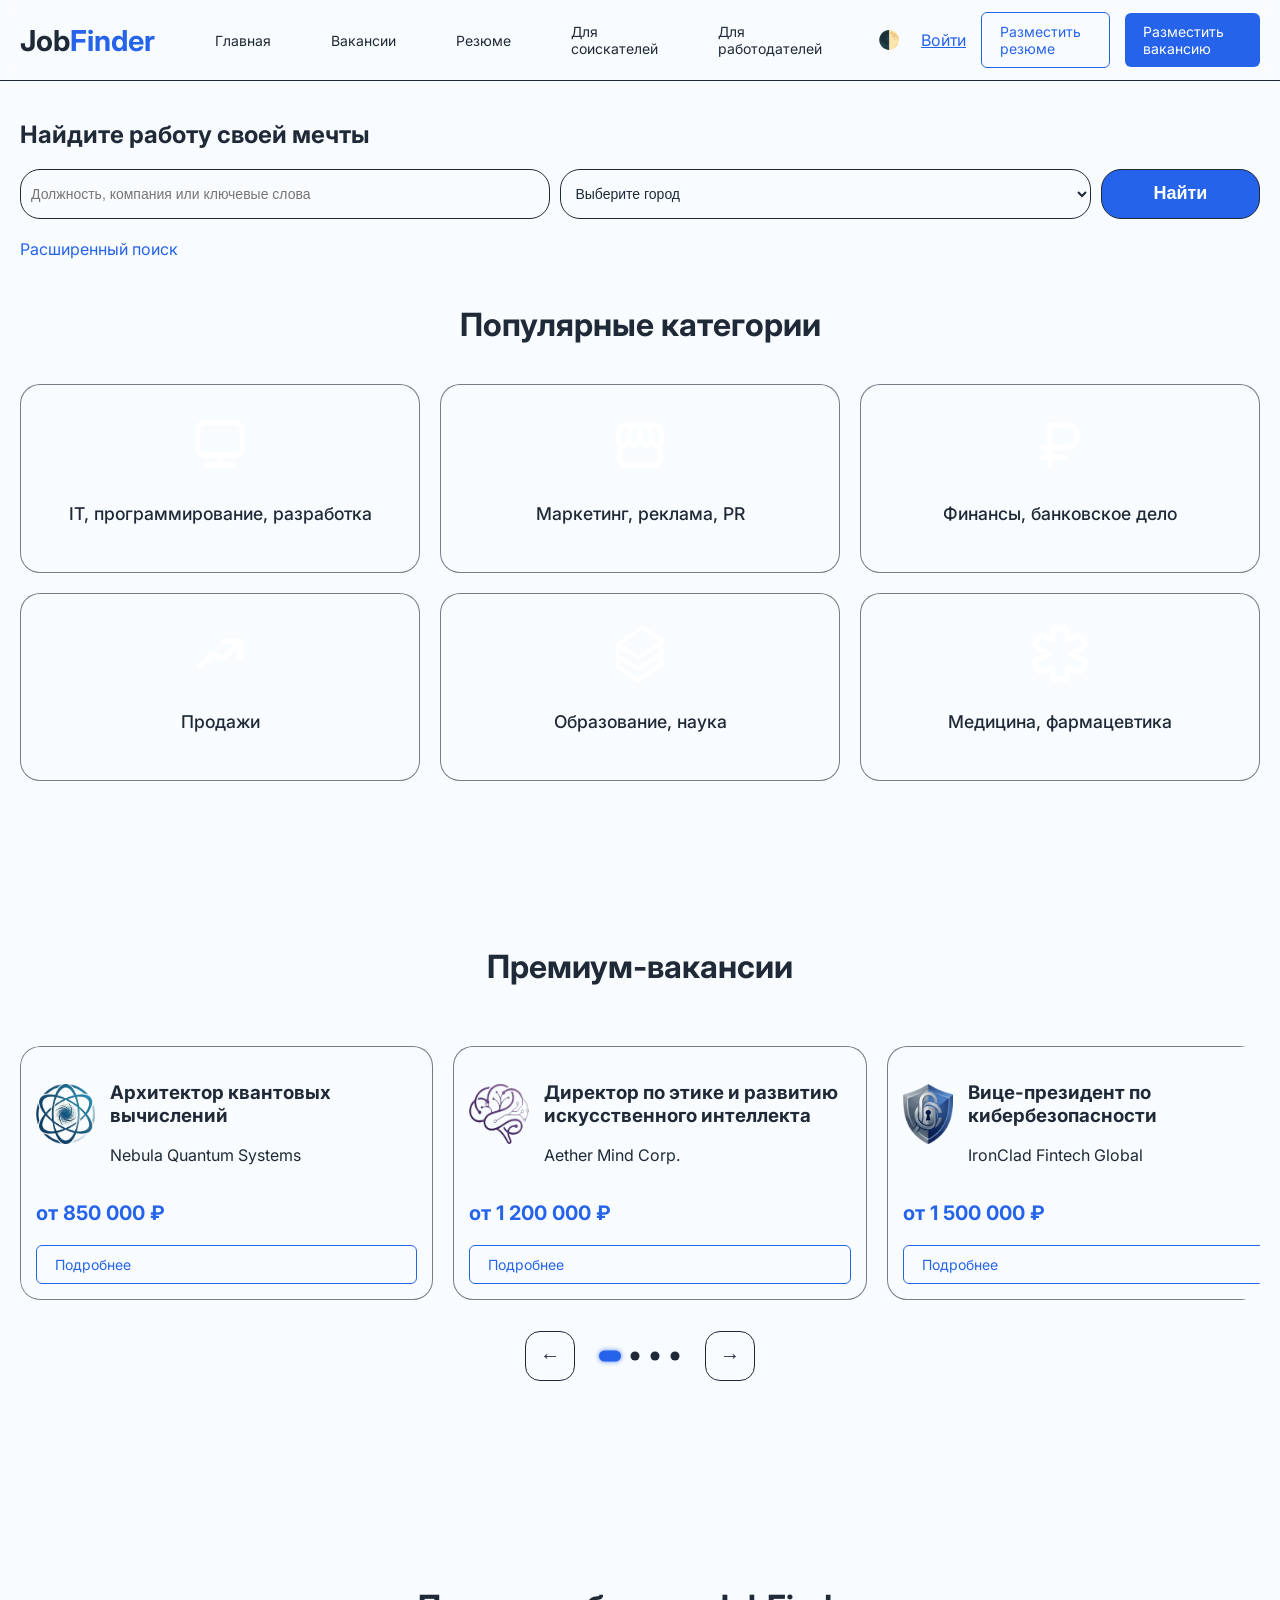
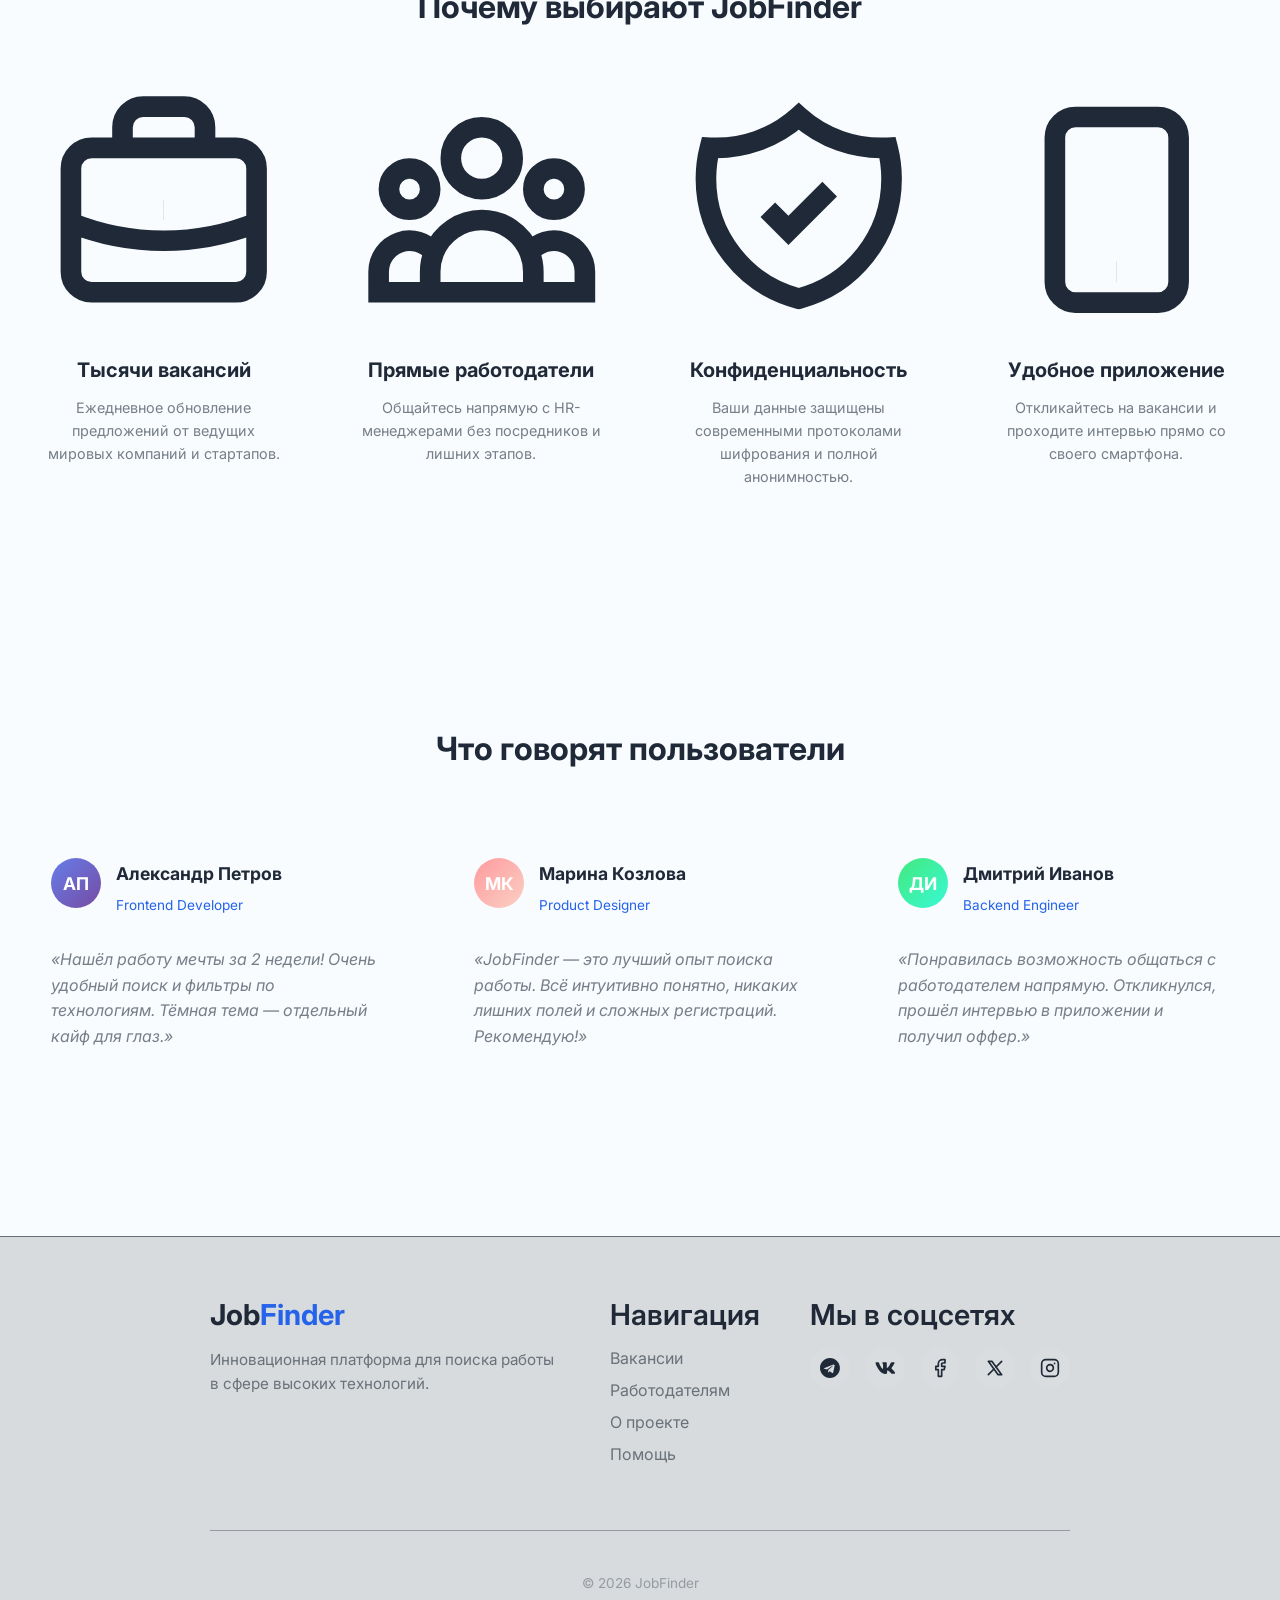
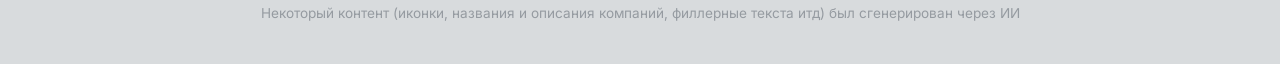
==== commit dbd2bdce: "Update index.html" ====
--- a/index.html
+++ b/index.html
@@ -33,8 +33,9 @@
 
             <nav class="header__menu" id="nav-menu">
                 <ul class="header__menu-list">
-                    <li><a href="#">Вакансии</a></li>
-                    <li><a href="#">Резюме</a></li>
+                    <li><a href="index.html">Главная</a></li>
+                    <li><a href="vacancies.html">Вакансии</a></li>
+                    <li><a href="resumes.html">Резюме</a></li>
                     <li><a href="#">Для соискателей</a></li>
                     <li><a href="#">Для работодателей</a></li>
                 </ul>
--- a/style.css
+++ b/style.css
@@ -544,7 +544,7 @@
         flex-direction: column;
         justify-content: space-between;
         align-items: center;
-        background: var(--bg-card-mobile, rgba(255, 255, 255, 0.05));
+        background: var(--semitr-bg-color);
     }
 
     .category-card__icon {
@@ -1054,4 +1054,495 @@
     .footer__info {
         grid-column: span 1;
     }
-}+}
+
+
+
+.login-page {
+    display: flex;
+    align-items: center;
+    justify-content: center;
+    height: calc(100dvh - 160px);
+}
+
+.login-card {
+    position: relative;
+    background: var(--bg-color);
+    padding: 40px;
+    border-radius: 30px;
+    width: calc(100% - 80px);
+    max-width: 500px;
+    border: 1px solid rgba(255, 255, 255, 0.08);
+    box-shadow: 0 30px 60px rgba(0, 0, 0, 0.4);
+}
+
+.login-container {
+    display: block;
+    position: relative;
+    background: transparent;
+    gap: 20px;
+    max-width: 700px;
+    width: 500px;
+}
+
+.login-header {
+    text-align: center;
+    margin-bottom: 30px;
+}
+
+.login-header h1 {
+    font-size: 28px;
+    margin-bottom: 10px;
+    color: var(--text-color);
+}
+
+.login-header p {
+    color: var(--semitr-text-color);
+    font-size: 14px;
+}
+
+
+.form-group {
+    margin-bottom: 20px;
+    display: flex;
+    justify-content: start;
+    align-items: start;
+    flex-direction: column;
+    gap: 8px;
+}
+
+.label-row {
+    display: flex;
+    justify-content: space-between;
+    width: 100%;
+}
+
+.form-group label {
+    font-size: 14px;
+    font-weight: 500;
+    padding-left: 10px;
+}
+
+.forgot-pass {
+    font-size: 13px;
+    color: var(--primary-color);
+    text-decoration: none;
+    padding-right: 10px;
+}
+
+
+.form-group input {
+    width: calc(100% - 30px);
+    border-radius: 20px;
+    height: 50px;
+    background: var(--semitr-bg-color);
+    padding: 0 15px;
+    border: 1px solid var(--semitr-text-color);
+    color: var(--text-color);
+}
+
+[data-theme="dark"] .form-group input {
+    background: rgba(255, 255, 255, 0.05);
+}
+
+.form-group input:focus {
+    outline: none;
+    border-color: var(--primary-color);
+    box-shadow: 0 0 0 3px rgba(37, 99, 235, 0.1);
+}
+
+.login-submit {
+    width: 100%;
+    padding: 15px;
+    background: var(--primary-color);
+    color: #fff;
+    border: none;
+    border-radius: 12px;
+    font-size: 16px;
+    font-weight: 600;
+    cursor: pointer;
+    transition: 0.3s;
+    margin-top: 10px;
+}
+
+.login-submit:hover {
+    filter: brightness(1.1);
+}
+
+.login-divider {
+    text-align: center;
+    margin: 24px 0;
+    position: relative;
+}
+
+.login-divider::before {
+    content: "";
+    position: absolute;
+    top: 50%;
+    left: 0;
+    width: 100%;
+    height: 1px;
+    background: var(--semitr-text-color);
+}
+
+.login-divider span {
+    background: var(--bg-color);
+    padding: 0 15px;
+    color: var(--semitr-text-color);
+    font-size: 13px;
+    position: relative;
+}
+
+.login-socials {
+    display: grid;
+    grid-template-columns: 1fr 1fr;
+    gap: 12px;
+}
+
+.social-btn {
+    display: flex;
+    align-items: center;
+    justify-content: center;
+    gap: 8px;
+    background: var(--semitr-bg-color);
+    border: 0.4px solid var(--semitr-text-color);
+    color: var(--text-color);
+    border-radius: 14px;
+    height: 48px;
+    font-weight: 500;
+    cursor: pointer;
+    transition: 0.2s ease;
+}
+
+.social-btn:hover {
+    background: var(--semitr-bg-color);
+    border: 1px solid var(--semitr-text-color);
+}
+
+.login-footer {
+    text-align: center;
+    margin-top: 30px;
+    font-size: 14px;
+    color: var(--semitr-text-color);
+}
+
+.login-footer a {
+    color: var(--primary-color);
+    text-decoration: none;
+    font-weight: 600;
+}
+
+
+.login-form {
+    min-height: 400px;
+}
+
+.after-submitting {
+    max-height: 0;
+    opacity: 0;
+    overflow: hidden;
+    transition: all 0.5s ease;
+    text-align: center;
+    filter: blur(10px);
+}
+
+.login-form.submitted .after-submitting {
+    max-height: 200px;
+    opacity: 1;
+    margin-top: 10px;
+    filter: blur(0);
+    margin-bottom: 20px;
+}
+
+.login-form.submitted .login-submit {
+    background: var(--semitr-text-color);
+    cursor: no-drop;
+}
+
+.after-submitting-row {
+    display: flex;
+    gap: 10px;
+    justify-content: space-between;
+    width: 100%;
+}
+
+.after-submitting-row a {
+    padding: 15px 20px;
+    background: var(--primary-color);
+    color: white;
+    border-radius: 12px;
+    text-decoration: none;
+    font-weight: 500;
+    transition: 0.3s;
+    width: 100%;
+}
+
+
+
+
+.register-type {
+    min-height: calc(100vh - 160px);
+    display: flex;
+    align-items: center;
+    justify-content: center;
+    padding: 0 20px;
+}
+
+.type-container {
+    max-width: 800px;
+    width: 100%;
+}
+
+.type-header {
+    text-align: center;
+    margin-bottom: 40px;
+}
+
+.type-header h1 {
+    font-size: 32px;
+    margin-bottom: 12px;
+    color: var(--text-color);
+}
+
+.type-header p {
+    color: var(--semitr-text-color);
+}
+
+.type-grid {
+    display: grid;
+    grid-template-columns: 1fr 1fr;
+    gap: 24px;
+}
+
+.type-card {
+    background: var(--card-bg);
+    border: 1px solid var(--semitr-text-color);
+    border-radius: 24px;
+    padding: 32px;
+    text-decoration: none;
+    display: flex;
+    flex-direction: column;
+    transition: all 0.4s cubic-bezier(0.4, 0, 0.2, 1);
+    position: relative;
+    overflow: hidden;
+}
+
+.type-card:hover {
+    transform: translateY(-8px);
+    border-color: var(--primary-color);
+    box-shadow: 0 20px 40px rgba(0, 0, 0, 0.3);
+}
+
+.type-icon {
+    font-size: 48px;
+    margin-bottom: 20px;
+    transition: transform 0.4s ease;
+}
+
+.type-card:hover .type-icon {
+    transform: scale(1.1) rotate(-5deg);
+}
+
+.type-info h2 {
+    font-size: 22px;
+    margin-bottom: 12px;
+    color: var(--text-color);
+}
+
+.type-info p {
+    font-size: 14px;
+    color: var(--semitr-text-color);
+    line-height: 1.6;
+}
+
+.type-arrow {
+    margin-top: 24px;
+    font-size: 30px;
+    color: var(--primary-color);
+    opacity: 0;
+    transform: translateX(-10px);
+    transition: 0.3s ease;
+}
+
+.type-card:hover .type-arrow {
+    opacity: 1;
+    transform: translateX(0);
+}
+
+@media (max-width: 640px) {
+    .type-grid {
+        grid-template-columns: 1fr;
+    }
+    
+    .type-header h1 {
+        font-size: 24px;
+    }
+}
+
+.type-footer {
+    text-align: center;
+    margin-top: 40px;
+    color: var(--semitr-text-color);
+}
+
+.type-footer a {
+    color: var(--primary-color);
+    text-decoration: none;
+    font-weight: 600;
+}
+
+.type-icon {
+    margin-bottom: 20px;
+    color: var(--primary-color);
+    display: flex;
+    align-items: center;
+}
+
+.icon-svg {
+    transition: transform 0.4s ease, stroke-width 0.3s ease;
+}
+
+.type-card:hover .icon-svg {
+    transform: scale(1.1);
+    stroke-width: 2.5px;
+}
+
+[data-theme="dark"] .type-icon {
+    filter: drop-shadow(0 0 8px rgba(37, 99, 235, 0.2));
+}
+
+
+
+
+.register-card {
+    max-width: 600px;
+    margin: 40px auto;
+    padding: 0 20px;
+}
+
+.back-link {
+    display: inline-block;
+    color: var(--primary-color);
+    text-decoration: none;
+    font-size: 14px;
+    margin-bottom: 20px;
+    transition: 0.3s;
+}
+
+.auth-header {
+    margin-bottom: 30px;
+}
+
+.auth-header p {
+    opacity: 0.8;
+}
+
+.back-link:hover {
+    transform: translateX(-5px);
+}
+
+.form-section {
+    border-bottom: 1px solid var(--semitr-text-color);
+    margin-bottom: 25px;
+    padding-bottom: 10px;
+}
+
+.form-row {
+    display: grid;
+    grid-template-columns: 1fr 1fr;
+    gap: 20px;
+}
+
+textarea {
+    width: calc(100% - 28px);
+    padding: 14px;
+    background: rgba(0, 0, 0, 0.2);
+    border: 1px solid var(--semitr-text-color);
+    border-radius: 12px;
+    color: var(--text-color);
+    font-family: inherit;
+    resize: none;
+    outline: none;
+}
+
+[data-theme="dark"] textarea {
+    background: rgba(255, 255, 255, 0.05);
+}
+
+textarea:focus {
+    border-color: var(--primary-color);
+}
+
+.form-checkbox {
+    display: flex;
+    gap: 12px;
+    align-items: center;
+    justify-content: start;
+    margin: 20px 0;
+    font-size: 13px;
+    color: var(--semitr-text-color);
+    cursor: pointer;
+}
+
+.form-checkbox input {
+    width: 18px;
+    height: 18px;
+    cursor: pointer;
+}
+
+.btn-submit {
+    width: 100%;
+    padding: 16px;
+    background: var(--primary-color);
+    color: white;
+    border: none;
+    border-radius: 12px;
+    font-size: 16px;
+    font-weight: 600;
+    cursor: pointer;
+    transition: 0.3s;
+}
+
+.btn-submit:hover {
+    filter: brightness(1.2);
+    box-shadow: 0 10px 20px rgba(37, 99, 235, 0.2);
+}
+
+@media (max-width: 480px) {
+    .form-row {
+        grid-template-columns: 1fr;
+        gap: 0;
+    }
+}
+
+
+
+
+.form-select {
+    width: 100%;
+    padding: 14px 16px;
+    background: rgba(0, 0, 0, 0.2);
+    border: 1px solid rgba(255, 255, 255, 0.1);
+    border-radius: 12px;
+    color: var(--text-color);
+    font-family: inherit;
+    outline: none;
+    cursor: pointer;
+    appearance: none;
+    background-image: url("data:image/svg+xml,%3Csvg xmlns='http://www.w3.org/2000/svg' width='16' height='16' viewBox='0 0 24 24' fill='none' stroke='white' stroke-width='2' stroke-linecap='round' stroke-linejoin='round'%3E%3Cpath d='m6 9 6 6 6-6'/%3E%3C/svg%3E");
+    background-repeat: no-repeat;
+    background-position: right 16px center;
+}
+
+[data-theme="dark"] .form-select {
+    background-color: rgba(255, 255, 255, 0.05);
+}
+
+.form-select:focus {
+    border-color: var(--primary-color);
+}
+
+.form-select option {
+    background: var(--card-bg);
+    color: var(--text-color);
+}
